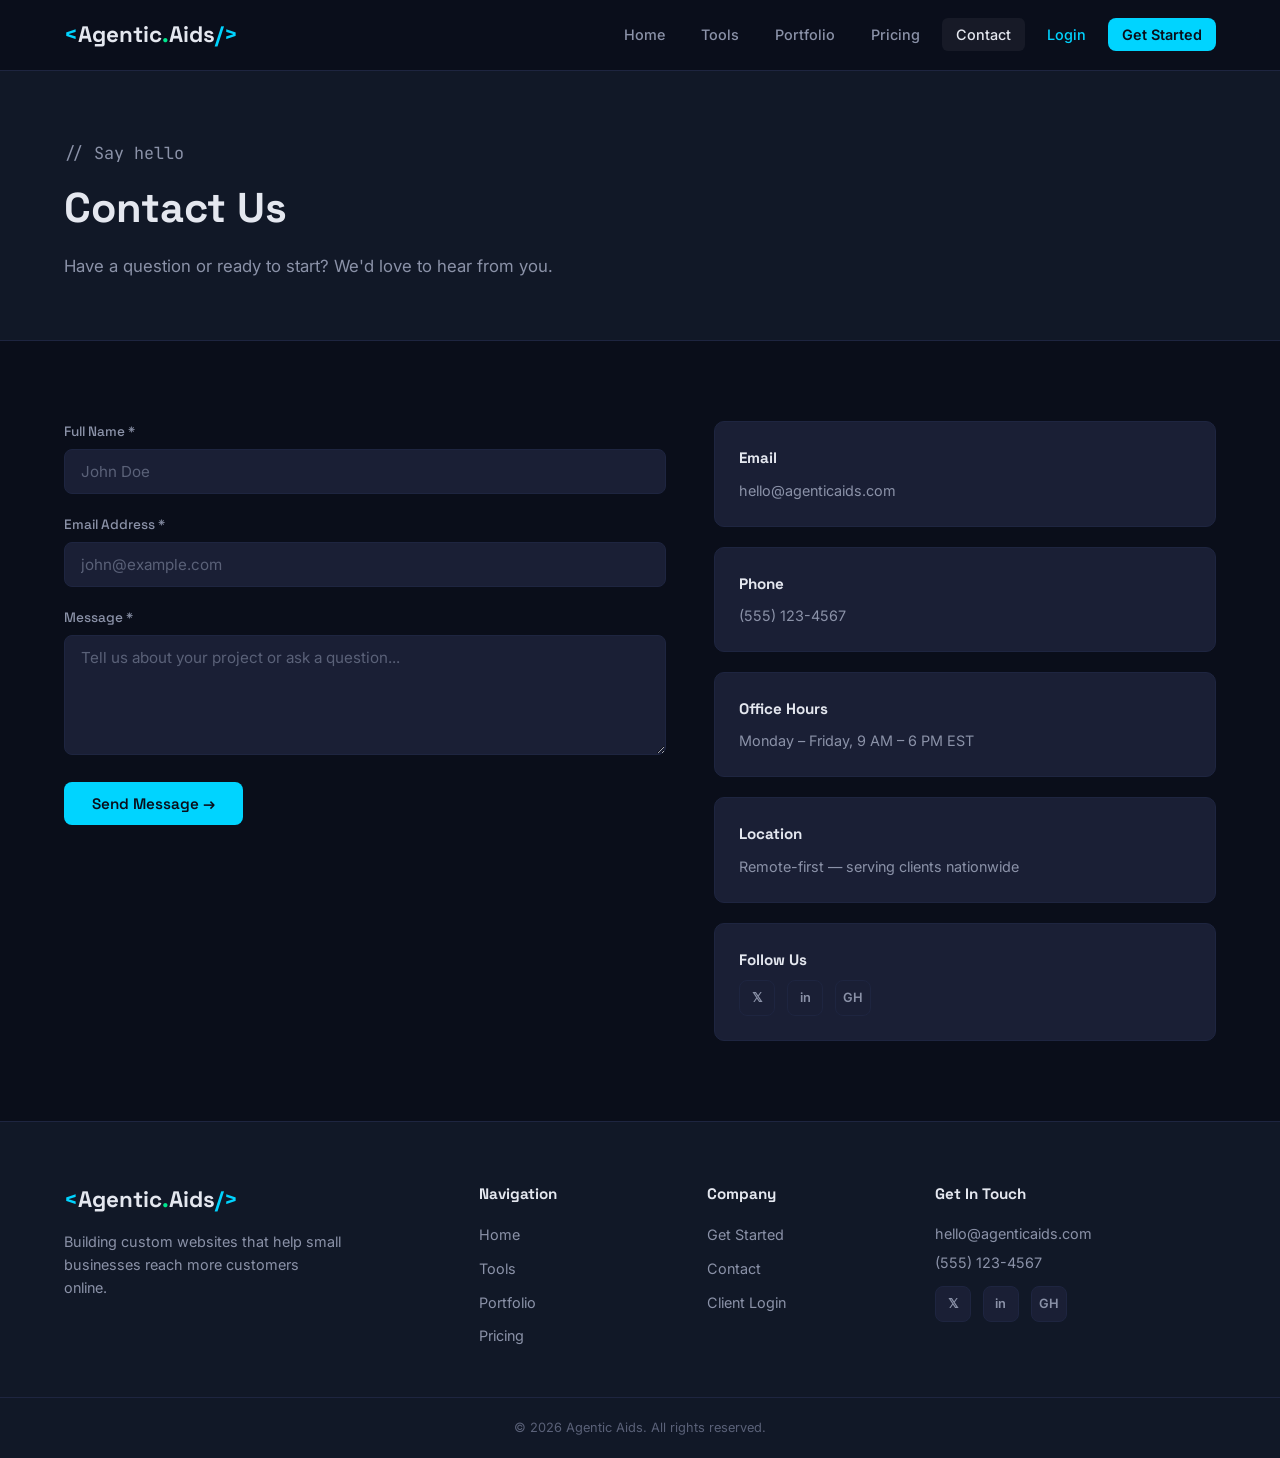
==== pages/contact.html @ c499a699 "Build complete Agentic Aids website with all pages and features - Home page with typing animation he" ====
<!DOCTYPE html>
<html lang="en">
<head>
  <meta charset="UTF-8">
  <meta name="viewport" content="width=device-width, initial-scale=1.0">
  <title>Contact – Agentic Aids</title>
  <link rel="preconnect" href="https://fonts.googleapis.com">
  <link rel="preconnect" href="https://fonts.gstatic.com" crossorigin>
  <link href="https://fonts.googleapis.com/css2?family=Space+Grotesk:wght@400;500;600;700&family=Inter:wght@300;400;500;600&family=JetBrains+Mono:wght@400;500&display=swap" rel="stylesheet">
  <link rel="stylesheet" href="../css/style.css">
</head>
<body>
  <nav class="navbar" id="navbar">
    <div class="nav-container">
      <a href="../index.html" class="nav-logo"><span class="logo-bracket">&lt;</span>Agentic<span class="logo-dot">.</span>Aids<span class="logo-bracket">/&gt;</span></a>
      <button class="nav-toggle" id="navToggle" aria-label="Toggle navigation"><span></span><span></span><span></span></button>
      <ul class="nav-menu" id="navMenu">
        <li><a href="../index.html" class="nav-link">Home</a></li>
        <li><a href="tools.html" class="nav-link">Tools</a></li>
        <li><a href="portfolio.html" class="nav-link">Portfolio</a></li>
        <li><a href="pricing.html" class="nav-link">Pricing</a></li>
        <li><a href="contact.html" class="nav-link active">Contact</a></li>
        <li><a href="login.html" class="nav-link nav-login">Login</a></li>
        <li><a href="get-started.html" class="nav-link nav-cta">Get Started</a></li>
      </ul>
    </div>
  </nav>

  <section class="page-header">
    <div class="container">
      <p class="section-tag">// Say hello</p>
      <h1 class="section-title">Contact Us</h1>
      <p>Have a question or ready to start? We'd love to hear from you.</p>
    </div>
  </section>

  <section class="container">
    <div class="contact-grid">
      <!-- Contact Form -->
      <div>
        <form id="contactForm">
          <div class="form-group">
            <label for="contactName">Full Name *</label>
            <input type="text" id="contactName" name="name" required placeholder="John Doe">
            <p class="form-error"></p>
          </div>
          <div class="form-group">
            <label for="contactEmail">Email Address *</label>
            <input type="email" id="contactEmail" name="email" required placeholder="john@example.com">
            <p class="form-error"></p>
          </div>
          <div class="form-group">
            <label for="contactMessage">Message *</label>
            <textarea id="contactMessage" name="message" required placeholder="Tell us about your project or ask a question..."></textarea>
            <p class="form-error"></p>
          </div>
          <button type="submit" class="btn btn-primary">Send Message →</button>
        </form>
        <div class="form-success" id="contactSuccess">
          <h3>Message Sent!</h3>
          <p>Thank you for reaching out. We'll get back to you within 24 hours.</p>
        </div>
      </div>

      <!-- Contact Info -->
      <div class="contact-info-cards">
        <div class="contact-info-card">
          <h4>Email</h4>
          <p>hello@agenticaids.com</p>
        </div>
        <div class="contact-info-card">
          <h4>Phone</h4>
          <p>(555) 123-4567</p>
        </div>
        <div class="contact-info-card">
          <h4>Office Hours</h4>
          <p>Monday – Friday, 9 AM – 6 PM EST</p>
        </div>
        <div class="contact-info-card">
          <h4>Location</h4>
          <p>Remote-first — serving clients nationwide</p>
        </div>
        <div class="contact-info-card">
          <h4>Follow Us</h4>
          <div class="social-links" style="margin-top:8px">
            <a href="#" aria-label="Twitter">𝕏</a>
            <a href="#" aria-label="LinkedIn">in</a>
            <a href="#" aria-label="GitHub">GH</a>
          </div>
        </div>
      </div>
    </div>
  </section>

  <footer class="footer">
    <div class="container footer-grid">
      <div class="footer-brand">
        <a href="../index.html" class="nav-logo"><span class="logo-bracket">&lt;</span>Agentic<span class="logo-dot">.</span>Aids<span class="logo-bracket">/&gt;</span></a>
        <p>Building custom websites that help small businesses reach more customers online.</p>
      </div>
      <div class="footer-links"><h4>Navigation</h4><ul><li><a href="../index.html">Home</a></li><li><a href="tools.html">Tools</a></li><li><a href="portfolio.html">Portfolio</a></li><li><a href="pricing.html">Pricing</a></li></ul></div>
      <div class="footer-links"><h4>Company</h4><ul><li><a href="get-started.html">Get Started</a></li><li><a href="contact.html">Contact</a></li><li><a href="login.html">Client Login</a></li></ul></div>
      <div class="footer-contact"><h4>Get In Touch</h4><p>hello@agenticaids.com</p><p>(555) 123-4567</p><div class="social-links"><a href="#" aria-label="Twitter">𝕏</a><a href="#" aria-label="LinkedIn">in</a><a href="#" aria-label="GitHub">GH</a></div></div>
    </div>
    <div class="footer-bottom"><p>&copy; 2026 Agentic Aids. All rights reserved.</p></div>
  </footer>

  <script src="../js/main.js"></script>
</body>
</html>
---- css/style.css ----
/* ========================================
   Agentic Aids – Main Stylesheet
   ======================================== */

/* --- CSS Variables / Theme --- */
:root {
  --bg-primary: #0a0e1a;
  --bg-secondary: #111827;
  --bg-card: #1a1f35;
  --bg-card-hover: #222845;
  --text-primary: #e4e7ef;
  --text-secondary: #8b92a8;
  --text-muted: #5a6178;
  --accent: #00d4ff;
  --accent-green: #00e88f;
  --accent-purple: #a855f7;
  --accent-glow: rgba(0, 212, 255, 0.15);
  --border: #1e2540;
  --border-hover: #2a3158;
  --radius: 10px;
  --radius-lg: 16px;
  --font-heading: 'Space Grotesk', sans-serif;
  --font-body: 'Inter', sans-serif;
  --font-mono: 'JetBrains Mono', monospace;
  --transition: 0.3s ease;
  --max-width: 1200px;
}

/* --- Reset & Base --- */
*, *::before, *::after {
  margin: 0;
  padding: 0;
  box-sizing: border-box;
}

html {
  scroll-behavior: smooth;
}

body {
  font-family: var(--font-body);
  background: var(--bg-primary);
  color: var(--text-primary);
  line-height: 1.6;
  -webkit-font-smoothing: antialiased;
}

a {
  color: var(--accent);
  text-decoration: none;
  transition: color var(--transition);
}

a:hover {
  color: var(--accent-green);
}

img {
  max-width: 100%;
  display: block;
}

.container {
  max-width: var(--max-width);
  margin: 0 auto;
  padding: 0 24px;
}

/* --- Navbar --- */
.navbar {
  position: fixed;
  top: 0;
  left: 0;
  right: 0;
  z-index: 1000;
  background: rgba(10, 14, 26, 0.85);
  backdrop-filter: blur(16px);
  border-bottom: 1px solid var(--border);
  transition: background var(--transition);
}

.nav-container {
  max-width: var(--max-width);
  margin: 0 auto;
  padding: 0 24px;
  display: flex;
  align-items: center;
  justify-content: space-between;
  height: 70px;
}

.nav-logo {
  font-family: var(--font-heading);
  font-size: 1.4rem;
  font-weight: 700;
  color: var(--text-primary);
}

.nav-logo:hover {
  color: var(--text-primary);
}

.logo-bracket {
  color: var(--accent);
}

.logo-dot {
  color: var(--accent-green);
}

.nav-menu {
  display: flex;
  align-items: center;
  list-style: none;
  gap: 8px;
}

.nav-link {
  font-family: var(--font-body);
  font-size: 0.9rem;
  font-weight: 500;
  color: var(--text-secondary);
  padding: 8px 14px;
  border-radius: 6px;
  transition: all var(--transition);
}

.nav-link:hover,
.nav-link.active {
  color: var(--text-primary);
  background: rgba(255, 255, 255, 0.05);
}

.nav-login {
  color: var(--accent);
}

.nav-cta {
  background: var(--accent);
  color: var(--bg-primary) !important;
  font-weight: 600;
  border-radius: 8px;
}

.nav-cta:hover {
  background: var(--accent-green);
  color: var(--bg-primary) !important;
}

/* Hamburger */
.nav-toggle {
  display: none;
  flex-direction: column;
  gap: 5px;
  background: none;
  border: none;
  cursor: pointer;
  padding: 4px;
}

.nav-toggle span {
  display: block;
  width: 24px;
  height: 2px;
  background: var(--text-primary);
  border-radius: 2px;
  transition: all var(--transition);
}

/* --- Buttons --- */
.btn {
  display: inline-flex;
  align-items: center;
  gap: 8px;
  font-family: var(--font-heading);
  font-size: 0.95rem;
  font-weight: 600;
  padding: 12px 28px;
  border-radius: 8px;
  border: none;
  cursor: pointer;
  transition: all var(--transition);
  text-decoration: none;
}

.btn-primary {
  background: var(--accent);
  color: var(--bg-primary);
}

.btn-primary:hover {
  background: var(--accent-green);
  color: var(--bg-primary);
  transform: translateY(-2px);
  box-shadow: 0 8px 30px rgba(0, 212, 255, 0.25);
}

.btn-outline {
  background: transparent;
  color: var(--accent);
  border: 1px solid var(--border-hover);
}

.btn-outline:hover {
  border-color: var(--accent);
  background: var(--accent-glow);
  color: var(--accent);
  transform: translateY(-2px);
}

.btn-lg {
  padding: 16px 36px;
  font-size: 1.05rem;
}

.btn-arrow {
  transition: transform var(--transition);
}

.btn:hover .btn-arrow {
  transform: translateX(4px);
}

/* --- Hero --- */
.hero {
  position: relative;
  min-height: 100vh;
  display: flex;
  align-items: center;
  padding-top: 70px;
  overflow: hidden;
}

.hero-bg-grid {
  position: absolute;
  inset: 0;
  background-image:
    linear-gradient(rgba(0, 212, 255, 0.03) 1px, transparent 1px),
    linear-gradient(90deg, rgba(0, 212, 255, 0.03) 1px, transparent 1px);
  background-size: 60px 60px;
  mask-image: radial-gradient(ellipse at center, black 30%, transparent 70%);
}

.hero-content {
  position: relative;
  z-index: 1;
  padding: 80px 24px;
}

.hero-tag {
  font-family: var(--font-mono);
  font-size: 0.85rem;
  color: var(--accent-green);
  margin-bottom: 20px;
}

.hero-title {
  font-family: var(--font-heading);
  font-size: clamp(2.4rem, 5vw, 4rem);
  font-weight: 700;
  line-height: 1.15;
  margin-bottom: 24px;
}

.typed-text {
  color: var(--accent);
}

.cursor {
  color: var(--accent);
  animation: blink 1s step-end infinite;
  font-weight: 300;
}

@keyframes blink {
  50% { opacity: 0; }
}

.hero-subtitle {
  font-size: 1.15rem;
  color: var(--text-secondary);
  max-width: 600px;
  margin-bottom: 36px;
  line-height: 1.7;
}

.hero-buttons {
  display: flex;
  gap: 16px;
  flex-wrap: wrap;
  margin-bottom: 60px;
}

.hero-stats {
  display: flex;
  gap: 48px;
  flex-wrap: wrap;
}

.stat {
  display: flex;
  flex-direction: column;
}

.stat-number {
  font-family: var(--font-heading);
  font-size: 1.8rem;
  font-weight: 700;
  color: var(--accent);
}

.stat-label {
  font-size: 0.85rem;
  color: var(--text-muted);
}

/* --- Section Styles --- */
.section-tag {
  font-family: var(--font-mono);
  font-size: 0.8rem;
  color: var(--accent-green);
  margin-bottom: 12px;
}

.section-title {
  font-family: var(--font-heading);
  font-size: clamp(1.8rem, 3.5vw, 2.6rem);
  font-weight: 700;
  margin-bottom: 48px;
}

/* --- Services Overview --- */
.services-overview {
  padding: 100px 0;
  background: var(--bg-secondary);
}

.services-grid {
  display: grid;
  grid-template-columns: repeat(auto-fit, minmax(260px, 1fr));
  gap: 24px;
  margin-bottom: 48px;
}

.service-card {
  background: var(--bg-card);
  border: 1px solid var(--border);
  border-radius: var(--radius-lg);
  padding: 36px 28px;
  transition: all var(--transition);
}

.service-card:hover {
  border-color: var(--accent);
  background: var(--bg-card-hover);
  transform: translateY(-4px);
  box-shadow: 0 12px 40px rgba(0, 212, 255, 0.08);
}

.service-icon {
  font-family: var(--font-mono);
  font-size: 1.8rem;
  margin-bottom: 16px;
  color: var(--accent);
}

.service-card h3 {
  font-family: var(--font-heading);
  font-size: 1.15rem;
  margin-bottom: 10px;
}

.service-card p {
  color: var(--text-secondary);
  font-size: 0.9rem;
  line-height: 1.6;
}

.services-cta {
  text-align: center;
}

/* --- How It Works --- */
.how-it-works {
  padding: 100px 0;
}

.process-steps {
  display: grid;
  grid-template-columns: repeat(auto-fit, minmax(240px, 1fr));
  gap: 32px;
}

.step {
  position: relative;
  padding: 32px 24px;
}

.step-number {
  font-family: var(--font-heading);
  font-size: 3rem;
  font-weight: 700;
  color: var(--border);
  margin-bottom: 12px;
  line-height: 1;
}

.step h3 {
  font-family: var(--font-heading);
  font-size: 1.15rem;
  margin-bottom: 10px;
  color: var(--accent);
}

.step p {
  color: var(--text-secondary);
  font-size: 0.9rem;
}

/* --- CTA Section --- */
.cta-section {
  padding: 80px 0;
  text-align: center;
  background: linear-gradient(135deg, var(--bg-secondary) 0%, var(--bg-primary) 100%);
  border-top: 1px solid var(--border);
  border-bottom: 1px solid var(--border);
}

.cta-section h2 {
  font-family: var(--font-heading);
  font-size: clamp(1.6rem, 3vw, 2.2rem);
  margin-bottom: 16px;
}

.cta-section p {
  color: var(--text-secondary);
  margin-bottom: 32px;
  font-size: 1.05rem;
}

/* --- Footer --- */
.footer {
  padding: 60px 0 0;
  background: var(--bg-secondary);
  border-top: 1px solid var(--border);
}

.footer-grid {
  display: grid;
  grid-template-columns: 2fr 1fr 1fr 1.5fr;
  gap: 40px;
  padding-bottom: 40px;
}

.footer-brand p {
  color: var(--text-secondary);
  font-size: 0.9rem;
  margin-top: 12px;
  max-width: 280px;
}

.footer-links h4,
.footer-contact h4 {
  font-family: var(--font-heading);
  font-size: 0.95rem;
  margin-bottom: 16px;
  color: var(--text-primary);
}

.footer-links ul {
  list-style: none;
}

.footer-links li {
  margin-bottom: 8px;
}

.footer-links a {
  color: var(--text-secondary);
  font-size: 0.9rem;
}

.footer-links a:hover {
  color: var(--accent);
}

.footer-contact p {
  color: var(--text-secondary);
  font-size: 0.9rem;
  margin-bottom: 6px;
}

.social-links {
  display: flex;
  gap: 12px;
  margin-top: 12px;
}

.social-links a {
  display: flex;
  align-items: center;
  justify-content: center;
  width: 36px;
  height: 36px;
  border-radius: 8px;
  background: var(--bg-card);
  border: 1px solid var(--border);
  color: var(--text-secondary);
  font-size: 0.8rem;
  font-weight: 600;
  transition: all var(--transition);
}

.social-links a:hover {
  border-color: var(--accent);
  color: var(--accent);
  background: var(--accent-glow);
}

.footer-bottom {
  border-top: 1px solid var(--border);
  padding: 20px 0;
  text-align: center;
}

.footer-bottom p {
  color: var(--text-muted);
  font-size: 0.8rem;
}

/* --- Page Header (for sub-pages) --- */
.page-header {
  padding: 140px 0 60px;
  background: var(--bg-secondary);
  border-bottom: 1px solid var(--border);
}

.page-header .section-tag {
  margin-bottom: 8px;
}

.page-header .section-title {
  margin-bottom: 12px;
}

.page-header p {
  color: var(--text-secondary);
  max-width: 600px;
  font-size: 1.05rem;
}

/* --- Forms --- */
.form-group {
  margin-bottom: 20px;
}

.form-group label {
  display: block;
  font-family: var(--font-heading);
  font-size: 0.85rem;
  font-weight: 500;
  color: var(--text-secondary);
  margin-bottom: 6px;
}

.form-group input,
.form-group textarea,
.form-group select {
  width: 100%;
  padding: 12px 16px;
  background: var(--bg-card);
  border: 1px solid var(--border);
  border-radius: 8px;
  color: var(--text-primary);
  font-family: var(--font-body);
  font-size: 0.95rem;
  transition: all var(--transition);
}

.form-group input:focus,
.form-group textarea:focus,
.form-group select:focus {
  outline: none;
  border-color: var(--accent);
  box-shadow: 0 0 0 3px var(--accent-glow);
}

.form-group textarea {
  resize: vertical;
  min-height: 120px;
}

.form-group input::placeholder,
.form-group textarea::placeholder {
  color: var(--text-muted);
}

.form-error {
  color: #ff5c5c;
  font-size: 0.8rem;
  margin-top: 4px;
  display: none;
}

.form-group.error input,
.form-group.error textarea {
  border-color: #ff5c5c;
}

.form-group.error .form-error {
  display: block;
}

/* --- Tools Page --- */
.tools-grid {
  display: grid;
  grid-template-columns: repeat(auto-fit, minmax(300px, 1fr));
  gap: 24px;
  padding: 80px 0;
}

.tool-card {
  background: var(--bg-card);
  border: 1px solid var(--border);
  border-radius: var(--radius-lg);
  padding: 36px 28px;
  transition: all var(--transition);
}

.tool-card:hover {
  border-color: var(--accent);
  transform: translateY(-4px);
  box-shadow: 0 12px 40px rgba(0, 212, 255, 0.08);
}

.tool-icon {
  width: 48px;
  height: 48px;
  border-radius: 12px;
  background: var(--accent-glow);
  display: flex;
  align-items: center;
  justify-content: center;
  font-size: 1.4rem;
  margin-bottom: 20px;
}

.tool-card h3 {
  font-family: var(--font-heading);
  font-size: 1.1rem;
  margin-bottom: 10px;
}

.tool-card p {
  color: var(--text-secondary);
  font-size: 0.9rem;
  line-height: 1.6;
}

.tool-card .tool-tags {
  display: flex;
  flex-wrap: wrap;
  gap: 8px;
  margin-top: 16px;
}

.tool-tag {
  font-family: var(--font-mono);
  font-size: 0.7rem;
  padding: 4px 10px;
  background: rgba(0, 212, 255, 0.08);
  border: 1px solid var(--border);
  border-radius: 20px;
  color: var(--accent);
}

/* --- Portfolio Page --- */
.portfolio-grid {
  display: grid;
  grid-template-columns: repeat(auto-fit, minmax(340px, 1fr));
  gap: 28px;
  padding: 80px 0;
}

.portfolio-card {
  background: var(--bg-card);
  border: 1px solid var(--border);
  border-radius: var(--radius-lg);
  overflow: hidden;
  transition: all var(--transition);
}

.portfolio-card:hover {
  border-color: var(--accent);
  transform: translateY(-4px);
  box-shadow: 0 12px 40px rgba(0, 212, 255, 0.08);
}

.portfolio-image {
  width: 100%;
  height: 200px;
  background: linear-gradient(135deg, var(--bg-secondary), var(--bg-card-hover));
  display: flex;
  align-items: center;
  justify-content: center;
  font-family: var(--font-mono);
  color: var(--text-muted);
  font-size: 0.85rem;
  border-bottom: 1px solid var(--border);
}

.portfolio-info {
  padding: 24px;
}

.portfolio-info h3 {
  font-family: var(--font-heading);
  font-size: 1.1rem;
  margin-bottom: 8px;
}

.portfolio-info p {
  color: var(--text-secondary);
  font-size: 0.9rem;
  margin-bottom: 12px;
  line-height: 1.6;
}

.portfolio-tech {
  display: flex;
  flex-wrap: wrap;
  gap: 6px;
  margin-bottom: 16px;
}

.portfolio-tech span {
  font-family: var(--font-mono);
  font-size: 0.7rem;
  padding: 3px 10px;
  background: rgba(0, 232, 143, 0.08);
  border: 1px solid rgba(0, 232, 143, 0.2);
  border-radius: 20px;
  color: var(--accent-green);
}

.portfolio-link {
  font-family: var(--font-heading);
  font-size: 0.85rem;
  font-weight: 600;
}

/* --- Pricing Page --- */
.pricing-grid {
  display: grid;
  grid-template-columns: repeat(auto-fit, minmax(300px, 1fr));
  gap: 28px;
  padding: 80px 0;
}

.pricing-card {
  background: var(--bg-card);
  border: 1px solid var(--border);
  border-radius: var(--radius-lg);
  padding: 40px 32px;
  transition: all var(--transition);
  position: relative;
}

.pricing-card.popular {
  border-color: var(--accent);
  box-shadow: 0 0 60px rgba(0, 212, 255, 0.1);
}

.pricing-badge {
  position: absolute;
  top: -12px;
  left: 50%;
  transform: translateX(-50%);
  background: var(--accent);
  color: var(--bg-primary);
  font-family: var(--font-heading);
  font-size: 0.75rem;
  font-weight: 700;
  padding: 4px 16px;
  border-radius: 20px;
  text-transform: uppercase;
  letter-spacing: 0.05em;
}

.pricing-card h3 {
  font-family: var(--font-heading);
  font-size: 1.2rem;
  margin-bottom: 8px;
}

.pricing-card .price {
  font-family: var(--font-heading);
  font-size: 2.8rem;
  font-weight: 700;
  color: var(--accent);
  margin-bottom: 4px;
}

.pricing-card .price-period {
  color: var(--text-muted);
  font-size: 0.85rem;
  margin-bottom: 28px;
}

.pricing-features {
  list-style: none;
  margin-bottom: 32px;
}

.pricing-features li {
  padding: 8px 0;
  font-size: 0.9rem;
  color: var(--text-secondary);
  border-bottom: 1px solid var(--border);
  display: flex;
  align-items: center;
  gap: 10px;
}

.pricing-features li::before {
  content: '✓';
  color: var(--accent-green);
  font-weight: 700;
}

.pricing-card .btn {
  width: 100%;
  justify-content: center;
}

/* --- Contact Page --- */
.contact-grid {
  display: grid;
  grid-template-columns: 1.2fr 1fr;
  gap: 48px;
  padding: 80px 0;
}

.contact-info-cards {
  display: flex;
  flex-direction: column;
  gap: 20px;
}

.contact-info-card {
  background: var(--bg-card);
  border: 1px solid var(--border);
  border-radius: var(--radius);
  padding: 24px;
}

.contact-info-card h4 {
  font-family: var(--font-heading);
  font-size: 0.95rem;
  margin-bottom: 8px;
}

.contact-info-card p {
  color: var(--text-secondary);
  font-size: 0.9rem;
}

/* --- Login Page --- */
.auth-container {
  min-height: 100vh;
  display: flex;
  align-items: center;
  justify-content: center;
  padding: 100px 24px 40px;
}

.auth-card {
  background: var(--bg-card);
  border: 1px solid var(--border);
  border-radius: var(--radius-lg);
  padding: 48px 40px;
  width: 100%;
  max-width: 440px;
}

.auth-card h2 {
  font-family: var(--font-heading);
  font-size: 1.6rem;
  margin-bottom: 8px;
}

.auth-card .auth-subtitle {
  color: var(--text-secondary);
  font-size: 0.9rem;
  margin-bottom: 32px;
}

.auth-tabs {
  display: flex;
  gap: 4px;
  background: var(--bg-primary);
  border-radius: 8px;
  padding: 4px;
  margin-bottom: 28px;
}

.auth-tab {
  flex: 1;
  padding: 10px;
  text-align: center;
  font-family: var(--font-heading);
  font-size: 0.9rem;
  font-weight: 600;
  background: none;
  border: none;
  color: var(--text-muted);
  border-radius: 6px;
  cursor: pointer;
  transition: all var(--transition);
}

.auth-tab.active {
  background: var(--bg-card-hover);
  color: var(--text-primary);
}

.auth-form {
  display: none;
}

.auth-form.active {
  display: block;
}

.auth-card .btn {
  width: 100%;
  justify-content: center;
  margin-top: 8px;
}

.password-toggle {
  position: relative;
}

.password-toggle button {
  position: absolute;
  right: 12px;
  top: 50%;
  transform: translateY(-50%);
  background: none;
  border: none;
  color: var(--text-muted);
  cursor: pointer;
  font-size: 0.8rem;
  font-family: var(--font-mono);
}

/* --- Get Started Page --- */
.get-started-grid {
  display: grid;
  grid-template-columns: 1fr 1fr;
  gap: 60px;
  padding: 80px 0;
}

.process-timeline {
  display: flex;
  flex-direction: column;
  gap: 28px;
}

.timeline-step {
  display: flex;
  gap: 20px;
}

.timeline-dot {
  width: 40px;
  height: 40px;
  border-radius: 50%;
  background: var(--accent-glow);
  border: 2px solid var(--accent);
  display: flex;
  align-items: center;
  justify-content: center;
  font-family: var(--font-heading);
  font-size: 0.85rem;
  font-weight: 700;
  color: var(--accent);
  flex-shrink: 0;
}

.timeline-content h4 {
  font-family: var(--font-heading);
  font-size: 1rem;
  margin-bottom: 4px;
}

.timeline-content p {
  color: var(--text-secondary);
  font-size: 0.85rem;
}

/* --- Success Message --- */
.form-success {
  display: none;
  text-align: center;
  padding: 40px 20px;
}

.form-success.show {
  display: block;
}

.form-success h3 {
  font-family: var(--font-heading);
  font-size: 1.4rem;
  color: var(--accent-green);
  margin-bottom: 12px;
}

.form-success p {
  color: var(--text-secondary);
}

/* --- Responsive --- */
@media (max-width: 768px) {
  .nav-toggle {
    display: flex;
  }

  .nav-menu {
    position: fixed;
    top: 70px;
    left: 0;
    right: 0;
    bottom: 0;
    background: var(--bg-primary);
    flex-direction: column;
    align-items: center;
    justify-content: center;
    gap: 12px;
    transform: translateX(100%);
    transition: transform var(--transition);
  }

  .nav-menu.open {
    transform: translateX(0);
  }

  .hero-content {
    padding: 40px 24px;
  }

  .hero-stats {
    gap: 24px;
  }

  .footer-grid {
    grid-template-columns: 1fr;
    gap: 32px;
  }

  .contact-grid {
    grid-template-columns: 1fr;
  }

  .get-started-grid {
    grid-template-columns: 1fr;
  }

  .pricing-grid {
    grid-template-columns: 1fr;
    max-width: 400px;
    margin: 0 auto;
  }

  .portfolio-grid {
    grid-template-columns: 1fr;
  }

  .auth-card {
    padding: 32px 24px;
  }
}

@media (max-width: 480px) {
  .hero-title {
    font-size: 1.8rem;
  }

  .hero-buttons {
    flex-direction: column;
  }

  .hero-buttons .btn {
    width: 100%;
    justify-content: center;
  }
}
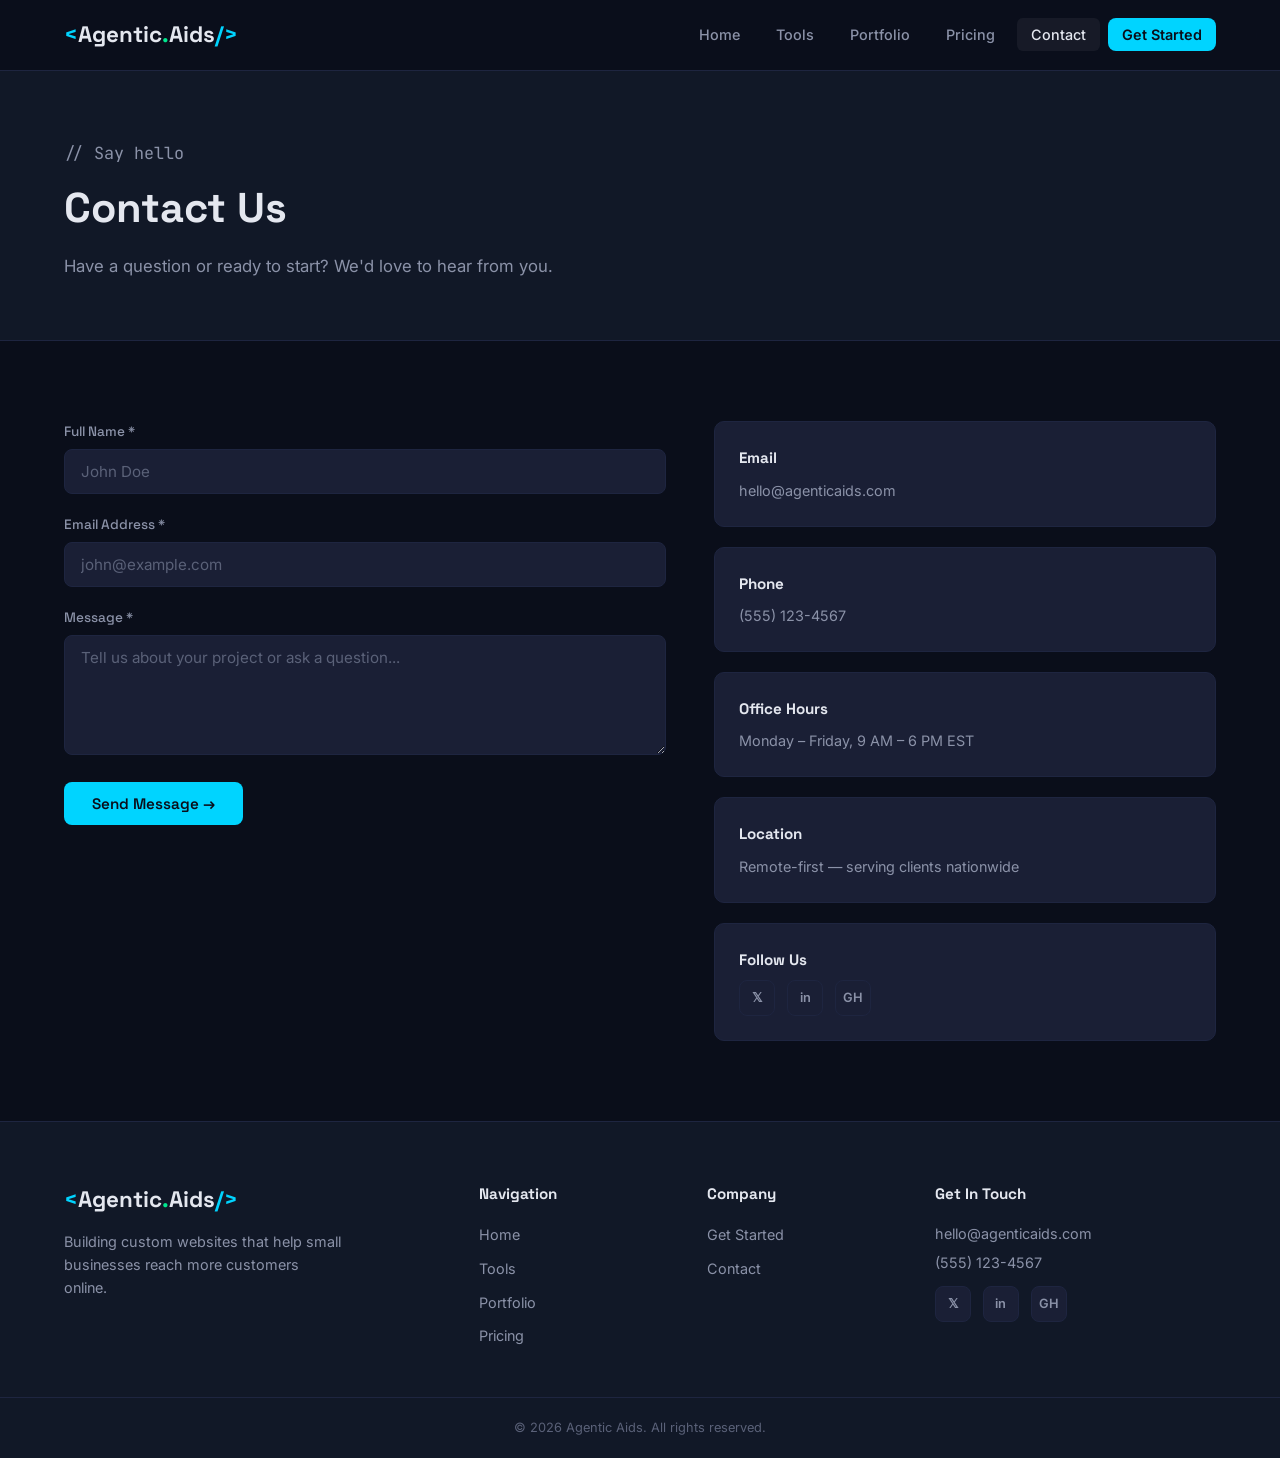
==== commit 0ceacde7: "Hide login link from navbar and footer across all pages Login page and auth functionality kept intac" ====
--- a/pages/contact.html
+++ b/pages/contact.html
@@ -20,7 +20,7 @@
         <li><a href="portfolio.html" class="nav-link">Portfolio</a></li>
         <li><a href="pricing.html" class="nav-link">Pricing</a></li>
         <li><a href="contact.html" class="nav-link active">Contact</a></li>
-        <li><a href="login.html" class="nav-link nav-login">Login</a></li>
+        <!-- <li><a href="login.html" class="nav-link nav-login">Login</a></li> -->
         <li><a href="get-started.html" class="nav-link nav-cta">Get Started</a></li>
       </ul>
     </div>
@@ -99,7 +99,7 @@
         <p>Building custom websites that help small businesses reach more customers online.</p>
       </div>
       <div class="footer-links"><h4>Navigation</h4><ul><li><a href="../index.html">Home</a></li><li><a href="tools.html">Tools</a></li><li><a href="portfolio.html">Portfolio</a></li><li><a href="pricing.html">Pricing</a></li></ul></div>
-      <div class="footer-links"><h4>Company</h4><ul><li><a href="get-started.html">Get Started</a></li><li><a href="contact.html">Contact</a></li><li><a href="login.html">Client Login</a></li></ul></div>
+      <div class="footer-links"><h4>Company</h4><ul><li><a href="get-started.html">Get Started</a></li><li><a href="contact.html">Contact</a></li><!-- <li><a href="login.html">Client Login</a></li> --></ul></div>
       <div class="footer-contact"><h4>Get In Touch</h4><p>hello@agenticaids.com</p><p>(555) 123-4567</p><div class="social-links"><a href="#" aria-label="Twitter">𝕏</a><a href="#" aria-label="LinkedIn">in</a><a href="#" aria-label="GitHub">GH</a></div></div>
     </div>
     <div class="footer-bottom"><p>&copy; 2026 Agentic Aids. All rights reserved.</p></div>
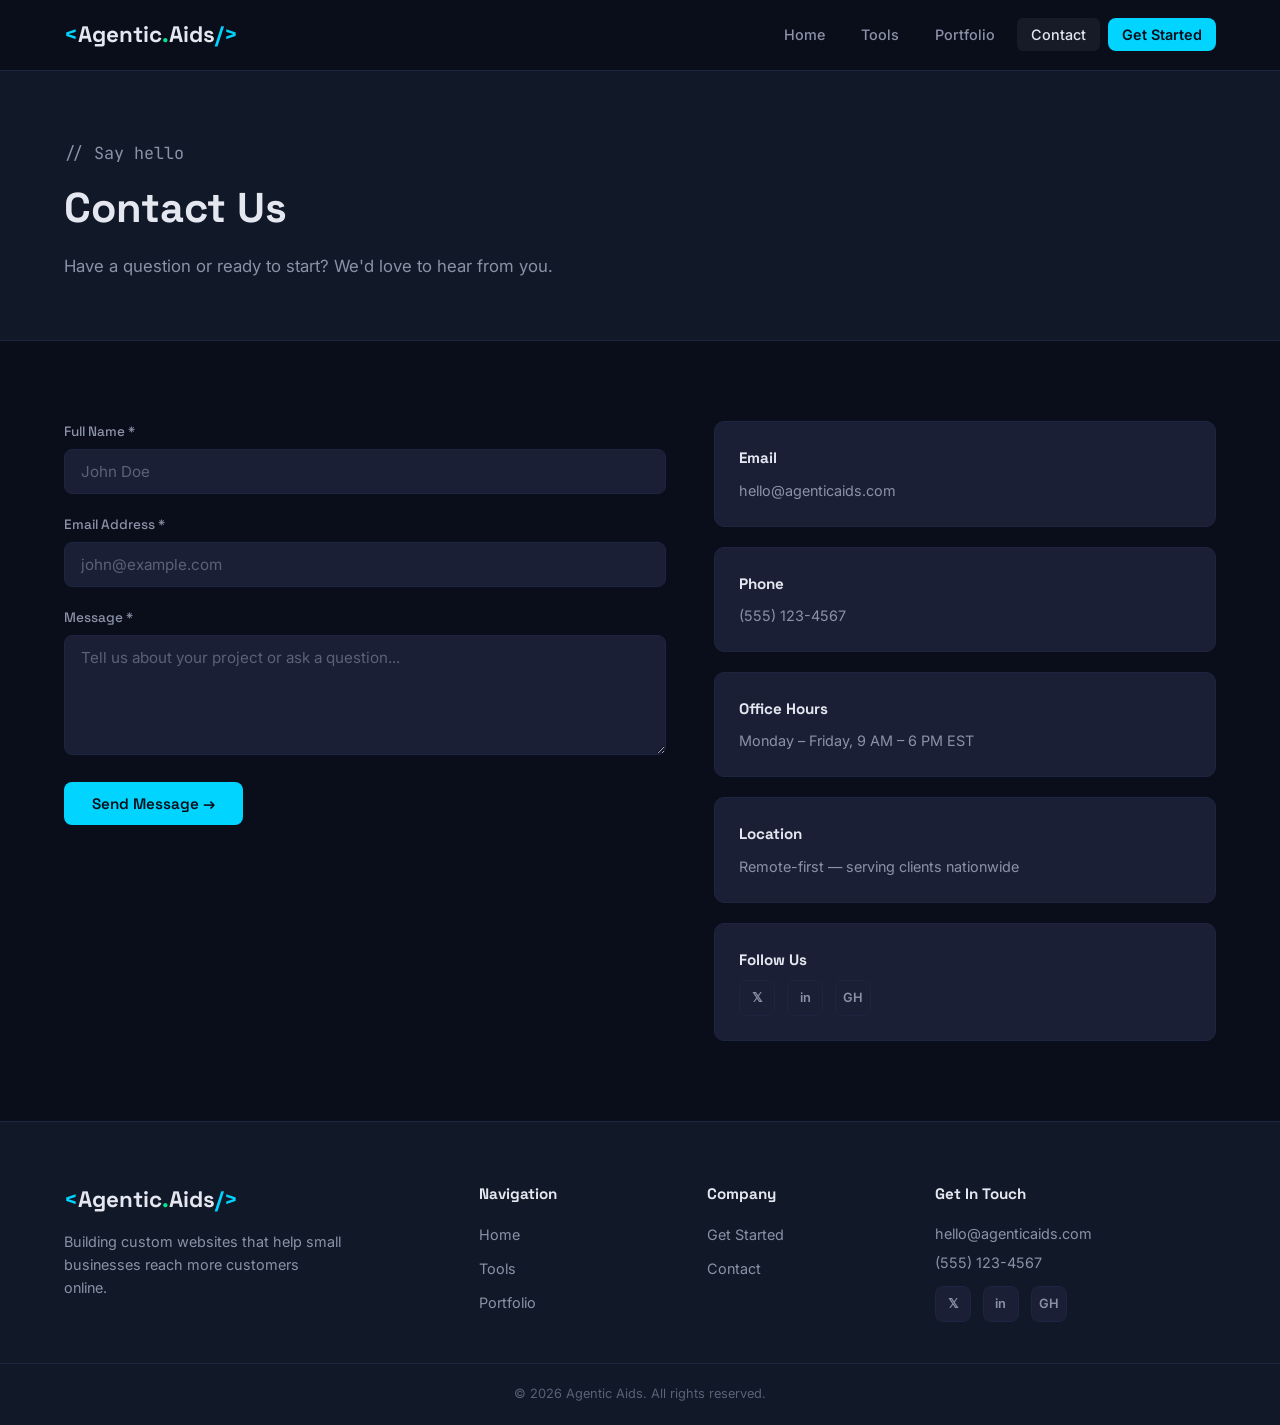
==== commit 6f1e1308: "Hide pricing page links and remove plan select from Get Started form Commented out Pricing nav and f" ====
--- a/pages/contact.html
+++ b/pages/contact.html
@@ -18,7 +18,7 @@
         <li><a href="../index.html" class="nav-link">Home</a></li>
         <li><a href="tools.html" class="nav-link">Tools</a></li>
         <li><a href="portfolio.html" class="nav-link">Portfolio</a></li>
-        <li><a href="pricing.html" class="nav-link">Pricing</a></li>
+        <!-- <li><a href="pricing.html" class="nav-link">Pricing</a></li> -->
         <li><a href="contact.html" class="nav-link active">Contact</a></li>
         <!-- <li><a href="login.html" class="nav-link nav-login">Login</a></li> -->
         <li><a href="get-started.html" class="nav-link nav-cta">Get Started</a></li>
@@ -98,13 +98,14 @@
         <a href="../index.html" class="nav-logo"><span class="logo-bracket">&lt;</span>Agentic<span class="logo-dot">.</span>Aids<span class="logo-bracket">/&gt;</span></a>
         <p>Building custom websites that help small businesses reach more customers online.</p>
       </div>
-      <div class="footer-links"><h4>Navigation</h4><ul><li><a href="../index.html">Home</a></li><li><a href="tools.html">Tools</a></li><li><a href="portfolio.html">Portfolio</a></li><li><a href="pricing.html">Pricing</a></li></ul></div>
+      <div class="footer-links"><h4>Navigation</h4><ul><li><a href="../index.html">Home</a></li><li><a href="tools.html">Tools</a></li><li><a href="portfolio.html">Portfolio</a></li><!-- <li><a href="pricing.html">Pricing</a></li> --></ul></div>
       <div class="footer-links"><h4>Company</h4><ul><li><a href="get-started.html">Get Started</a></li><li><a href="contact.html">Contact</a></li><!-- <li><a href="login.html">Client Login</a></li> --></ul></div>
       <div class="footer-contact"><h4>Get In Touch</h4><p>hello@agenticaids.com</p><p>(555) 123-4567</p><div class="social-links"><a href="#" aria-label="Twitter">𝕏</a><a href="#" aria-label="LinkedIn">in</a><a href="#" aria-label="GitHub">GH</a></div></div>
     </div>
     <div class="footer-bottom"><p>&copy; 2026 Agentic Aids. All rights reserved.</p></div>
   </footer>
 
+  <script src="../js/config.js"></script>
   <script src="../js/main.js"></script>
 </body>
 </html>
